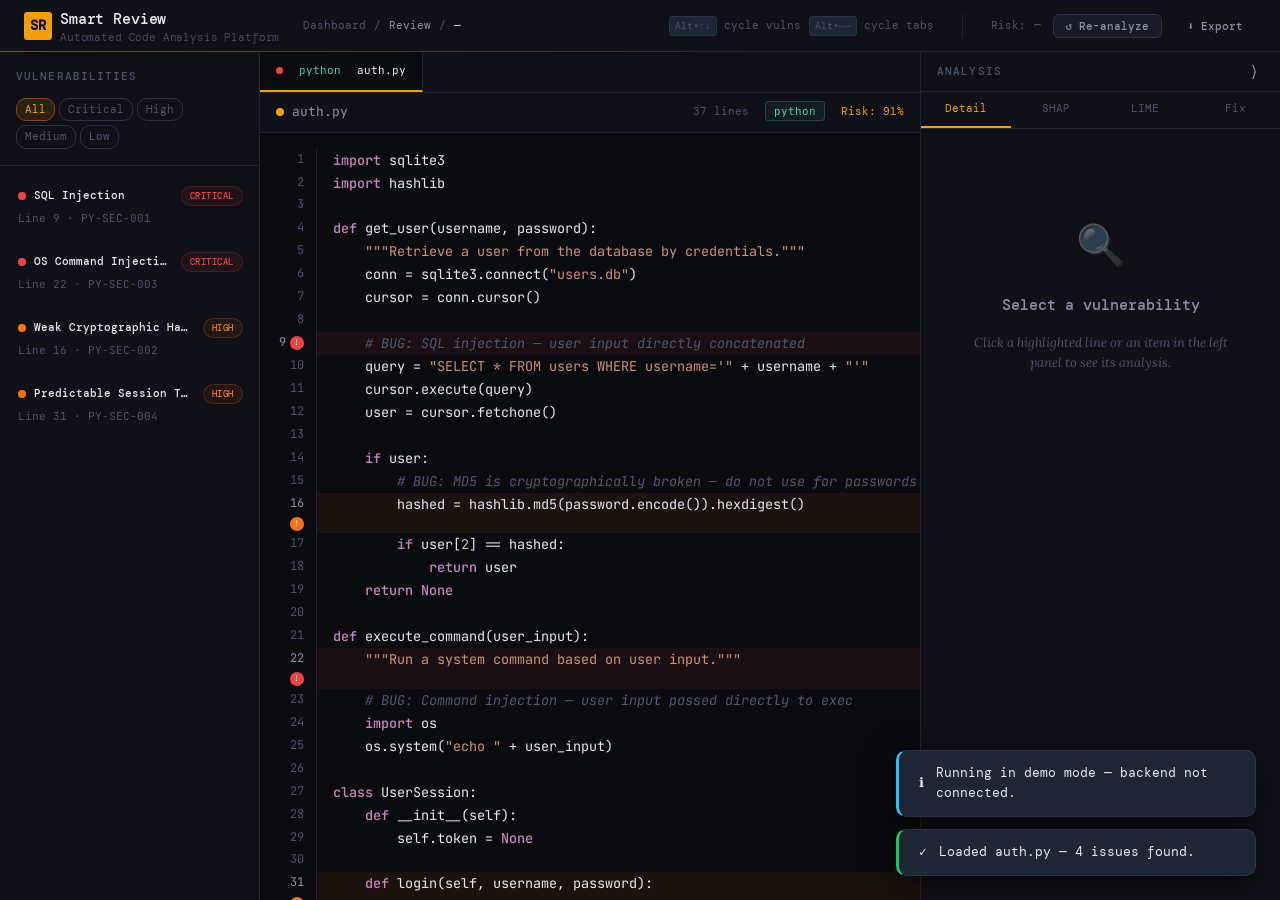
==== frontend/review.html @ 06b53d29 "Initial commit: Complete backend and frontend source files" ====
<!DOCTYPE html>
<!--
  review.html — Code Review Editor Page
  =======================================
  Three-pane interface:
    Left:   Vulnerability list with severity filters
    Center: Syntax-highlighted code editor with inline annotations
    Right:  XAI feedback panel (SHAP/LIME charts, vulnerability detail, fix diff)

  JavaScript is vanilla ES Modules loaded from /js/*.
  No build step required — open directly in a browser or serve from Django.
-->
<html lang="en">
<head>
  <meta charset="UTF-8" />
  <meta name="viewport" content="width=device-width, initial-scale=1.0" />
  <meta name="description" content="Interactive code review with AI-powered vulnerability detection and explainable analysis." />
  <title>Smart Review — Code Review</title>

  <!-- All three stylesheets -->
  <link rel="stylesheet" href="css/main.css" />
  <link rel="stylesheet" href="css/editor.css" />
  <link rel="stylesheet" href="css/panels.css" />

  <style>
    /* Override body padding for full-screen app layout */
    body {
      margin: 0;
      overflow: hidden;
      opacity: 0;
      transition: opacity 0.2s ease;
    }
    body.ready { opacity: 1; }

    /* Keyboard shortcut hint */
    .kbd {
      display: inline-block;
      padding: 1px 5px;
      background: var(--bg-overlay);
      border: 1px solid var(--border-default);
      border-radius: var(--radius-sm);
      font-size: 10px;
      font-family: var(--font-mono);
      color: var(--text-muted);
    }
  </style>
</head>
<body>

<!-- =========================================================
     App Shell
     ========================================================= -->
<div class="app-shell">

  <!-- Top Navigation Bar -->
  <nav class="topbar" aria-label="Main navigation">

    <!-- Logo + Back -->
    <div class="topbar__logo">
      <a href="/" style="display:flex; align-items:center; gap:var(--space-2); text-decoration:none; color:inherit;">
        <div class="logo-icon" aria-hidden="true">SR</div>
        <div>
          <span>Smart Review</span>
          <span class="logo-sub">Automated Code Analysis Platform</span>
        </div>
      </a>
    </div>

    <!-- Breadcrumb / File Info -->
    <div style="display:flex; align-items:center; gap:var(--space-2); font-size:var(--text-xs); color:var(--text-muted);">
      <a href="/" style="color:var(--text-muted);">Dashboard</a>
      <span aria-hidden="true">/</span>
      <span id="topbar-project-name" style="color:var(--text-secondary);">Loading…</span>
      <span aria-hidden="true">/</span>
      <span id="topbar-file-name" style="color:var(--text-primary); font-family:var(--font-code);">—</span>
    </div>

    <!-- Right side controls -->
    <div class="topbar__right">

      <!-- Keyboard shortcut hints -->
      <div style="display:flex; align-items:center; gap:var(--space-2); font-size:var(--text-xs); color:var(--text-muted);">
        <span><kbd class="kbd">Alt+↑↓</kbd> cycle vulns</span>
        <span><kbd class="kbd">Alt+←→</kbd> cycle tabs</span>
      </div>

      <div class="divider--vertical" aria-hidden="true"></div>

      <!-- File risk score badge -->
      <div id="topbar-risk" style="display:flex; align-items:center; gap:var(--space-2); font-size:var(--text-xs);">
        <span style="color:var(--text-muted);">Risk:</span>
        <span id="topbar-risk-value" style="font-weight:500; color:var(--text-muted);">—</span>
      </div>

      <!-- Re-analyze button -->
      <button class="btn btn-secondary btn-sm" id="reanalyze-btn" title="Trigger a fresh analysis on this file">
        ↺ Re-analyze
      </button>

      <!-- Export button (Phase 4) -->
      <button class="btn btn-ghost btn-sm" id="export-btn" title="Export analysis report (PDF) — Phase 4">
        ⬇ Export
      </button>
    </div>
  </nav>

  <!-- Main content area — populated by review.js -->
  <div class="app-content" id="app-content">
    <!--
      review.js builds the three-pane layout here at runtime:
        .vuln-sidebar   (left)
        .editor-pane    (center)
        .analysis-panel (right)

      This loading state is shown while JS initialises.
    -->
    <main style="flex:1; display:flex; align-items:center; justify-content:center; flex-direction:column; gap:var(--space-4);" aria-live="polite" aria-label="Loading">
      <div class="spinner spinner--lg"></div>
      <p style="color:var(--text-muted); font-size:var(--text-sm);">Loading code review…</p>
    </main>
  </div>

</div>


<!-- =========================================================
     Toast Container
     ========================================================= -->
<div class="toast-container" id="toast-root" aria-live="polite" aria-atomic="true"></div>


<!-- =========================================================
     Scripts (ES Modules)
     ========================================================= -->
<script type="module">
/**
 * review.html bootstrap script.
 *
 * 1. Marks body as ready (fades in).
 * 2. Rewires <main> so review.js can inject its layout into it.
 * 3. Imports and initialises the ReviewPage controller.
 * 4. Wires up the topbar controls (re-analyze, export, breadcrumb).
 *
 * The ReviewPage class (in review.js) does all the heavy lifting:
 * fetching file data, rendering the editor, building the panels, etc.
 */

import { api, ApiError, useMockData } from "./js/api.js";

// ── Helpers ───────────────────────────────────────────────────────────────────

function esc(str) {
  return String(str || "")
    .replace(/&/g, "&amp;").replace(/</g, "&lt;")
    .replace(/>/g, "&gt;").replace(/"/g, "&quot;");
}

const Toast = {
  show(message, type = "info", duration = 4000) {
    let c = document.querySelector(".toast-container");
    if (!c) { c = document.createElement("div"); c.className = "toast-container"; document.body.appendChild(c); }
    const icons = { success: "✓", error: "✕", warning: "⚠", info: "ℹ" };
    const t = document.createElement("div");
    t.className = `toast toast--${type}`;
    t.innerHTML = `<span style="flex-shrink:0">${icons[type]||"ℹ"}</span> <span>${esc(message)}</span>`;
    c.appendChild(t);
    setTimeout(() => { t.classList.add("toast-exit"); t.addEventListener("animationend", () => t.remove(), { once: true }); }, duration);
  },
  success: m => Toast.show(m, "success"),
  error:   m => Toast.show(m, "error", 6000),
  warning: m => Toast.show(m, "warning"),
  info:    m => Toast.show(m, "info"),
};

// ── Route <main> to app-content so review.js builds into it ──────────────────

// review.js's ReviewPage.init() calls:
//   const main = document.querySelector("main") || document.body;
// We want it to build inside #app-content, so we move the <main> inside it.
const appContent = document.getElementById("app-content");
const existingMain = document.querySelector("main");
if (existingMain && appContent && !appContent.contains(existingMain)) {
  appContent.innerHTML = ""; // remove loading state
  appContent.appendChild(existingMain);
}

// ── Load ReviewPage ───────────────────────────────────────────────────────────

// Dynamic import — review.js imports api.js, editor.js, shap_chart.js
const { default: ReviewPageModule } = await import("./js/review.js").catch(err => {
  console.error("Failed to load review.js:", err);
  Toast.error("Failed to load review module. Check the console for details.");
  return { default: null };
});

// review.js auto-initialises via its bottom-level call:
//   const reviewPage = new ReviewPage(); reviewPage.init();
// We just need to expose it to the topbar controls below.
// It attaches itself to window for cross-module access.

// ── Health Check ─────────────────────────────────────────────────────────────

async function checkHealth() {
  try {
    await api.health();
  } catch {
    useMockData();
  }
}

// ── Topbar: Breadcrumb + Risk badge ──────────────────────────────────────────

async function updateTopbar() {
  const params    = new URLSearchParams(window.location.search);
  const fileId    = params.get("file");
  const projectId = params.get("project");

  // Update project name in breadcrumb
  if (projectId) {
    try {
      const project = await api.getProject(projectId);
      const el = document.getElementById("topbar-project-name");
      if (el) el.textContent = project.name || "Project";
    } catch { /* non-fatal */ }
  } else {
    const el = document.getElementById("topbar-project-name");
    if (el) el.textContent = "Review";
  }

  // Update file name + risk score in topbar
  if (fileId) {
    try {
      const file = await api.getFile(fileId);
      const nameEl = document.getElementById("topbar-file-name");
      const riskEl = document.getElementById("topbar-risk-value");
      if (nameEl) nameEl.textContent = file.filename || fileId;
      if (riskEl && file.risk_score != null) {
        const pct   = Math.round(file.risk_score * 100);
        const color = pct >= 70 ? "var(--sev-critical)" : pct >= 40 ? "var(--sev-medium)" : "var(--sev-low)";
        riskEl.style.color = color;
        riskEl.textContent = `${pct}%`;
      }
      // Update page title
      document.title = `${file.filename} — CodeLens`;
    } catch { /* non-fatal */ }
  }
}

// ── Topbar: Re-analyze button ─────────────────────────────────────────────────

document.getElementById("reanalyze-btn")?.addEventListener("click", async () => {
  const params = new URLSearchParams(window.location.search);
  const fileId = params.get("file");
  if (!fileId) {
    Toast.warning("No file selected to re-analyze.");
    return;
  }

  const btn = document.getElementById("reanalyze-btn");
  btn.disabled    = true;
  btn.textContent = "↺ Analyzing…";

  try {
    const result = await api.analyzeFile(fileId);
    Toast.success(result.message || "Analysis triggered. Refresh in a moment.");
  } catch (err) {
    Toast.error(`Could not trigger analysis: ${err.message}`);
  } finally {
    btn.disabled    = false;
    btn.textContent = "↺ Re-analyze";
  }
});

// ── Topbar: Export button (Phase 4 stub) ─────────────────────────────────────

document.getElementById("export-btn")?.addEventListener("click", () => {
  Toast.info("PDF export will be available in Phase 4.");
});

// ── Init ─────────────────────────────────────────────────────────────────────

document.body.classList.add("ready");
await checkHealth();
await updateTopbar();

</script>

<!-- =========================================================
     Inline: Keyboard shortcut overlay (? key)
     ========================================================= -->
<script type="module">
// Show a keyboard shortcut cheatsheet when user presses ?
document.addEventListener("keydown", (e) => {
  if (e.key !== "?" || e.target.tagName === "INPUT" || e.target.tagName === "TEXTAREA") return;

  const existing = document.getElementById("shortcut-overlay");
  if (existing) { existing.remove(); return; }

  const overlay = document.createElement("div");
  overlay.id = "shortcut-overlay";
  overlay.className = "modal-backdrop";
  overlay.innerHTML = `
    <div class="modal" style="max-width:420px;">
      <div class="modal__header">
        <span class="modal__title">Keyboard Shortcuts</span>
        <button class="btn btn-ghost btn-sm" onclick="document.getElementById('shortcut-overlay').remove()">✕</button>
      </div>
      <div class="modal__body" style="padding:var(--space-4);">
        <table style="width:100%; border-collapse:collapse; font-size:var(--text-sm);">
          <tbody>
            ${[
              ["Alt + ↓",       "Next vulnerability"],
              ["Alt + ↑",       "Previous vulnerability"],
              ["Alt + →",       "Next analysis tab"],
              ["Alt + ←",       "Previous analysis tab"],
              ["Escape",        "Close modal / deselect"],
              ["?",             "Toggle this help overlay"],
            ].map(([key, desc]) => `
              <tr style="border-bottom:1px solid var(--border-subtle);">
                <td style="padding:var(--space-2) var(--space-3) var(--space-2) 0; white-space:nowrap;">
                  <kbd class="kbd">${key}</kbd>
                </td>
                <td style="padding:var(--space-2) 0; color:var(--text-secondary);">${desc}</td>
              </tr>
            `).join("")}
          </tbody>
        </table>
      </div>
    </div>
  `;
  overlay.addEventListener("click", (e) => { if (e.target === overlay) overlay.remove(); });
  document.body.appendChild(overlay);
});
</script>

</body>
</html>
---- frontend/css/main.css ----
/*
 * main.css — AI Code Review Assistant
 * =====================================
 * Global styles, CSS custom properties, typography, layout primitives.
 *
 * Aesthetic direction: "Forensic Terminal"
 * Think: a high-end security analyst's workstation. Dark background with
 * amber/gold accents (like old phosphor CRT terminals), monospaced type,
 * razor-thin borders, surgical precision. Not hacker cliché — refined and
 * professional, like a tool a serious researcher would actually use.
 *
 * Font pairing:
 *   Display / UI labels: "DM Mono" — clean, technical, distinctive
 *   Body / descriptions: "Lora" — serif that adds editorial gravitas
 *   Code: "JetBrains Mono" — top-tier coding font with ligatures
 */

/* ============================================================
   Google Fonts Import
   ============================================================ */
@import url('https://fonts.googleapis.com/css2?family=DM+Mono:ital,wght@0,300;0,400;0,500;1,400&family=JetBrains+Mono:wght@300;400;500;700&family=Lora:ital,wght@0,400;0,500;1,400&display=swap');


/* ============================================================
   CSS Custom Properties (Design Tokens)
   ============================================================ */
:root {
  /* --- Color Palette --- */
  --bg-base:        #0a0b0e;   /* Nearly black background */
  --bg-surface:     #0f1117;   /* Cards, panels */
  --bg-raised:      #161b27;   /* Elevated elements */
  --bg-overlay:     #1e2535;   /* Modals, dropdowns */
  --bg-hover:       #1a2030;   /* Hover states */

  --border-subtle:  #1e2535;   /* Hairline borders */
  --border-default: #2a3347;   /* Standard borders */
  --border-strong:  #3d4f6e;   /* Emphasis borders */

  /* Amber / Gold — primary accent (forensic terminal amber) */
  --amber-bright:   #f59e0b;
  --amber-soft:     #d97706;
  --amber-dim:      #92400e;
  --amber-glow:     rgba(245, 158, 11, 0.12);
  --amber-glow-lg:  rgba(245, 158, 11, 0.06);

  /* Severity colors */
  --sev-critical:   #ef4444;
  --sev-critical-bg: rgba(239, 68, 68, 0.08);
  --sev-high:       #f97316;
  --sev-high-bg:    rgba(249, 115, 22, 0.08);
  --sev-medium:     #eab308;
  --sev-medium-bg:  rgba(234, 179, 8, 0.08);
  --sev-low:        #22c55e;
  --sev-low-bg:     rgba(34, 197, 94, 0.08);
  --sev-info:       #38bdf8;
  --sev-info-bg:    rgba(56, 189, 248, 0.08);

  /* Status colors */
  --status-pending:   #64748b;
  --status-analyzing: #38bdf8;
  --status-complete:  #22c55e;
  --status-failed:    #ef4444;

  /* Text */
  --text-primary:   #e8eaf0;
  --text-secondary: #8892a4;
  --text-muted:     #4a5568;
  --text-amber:     #f59e0b;
  --text-code:      #a8d8b0;   /* Greenish tint for inline code */

  /* --- Typography --- */
  --font-mono:   'DM Mono', 'Courier New', monospace;
  --font-serif:  'Lora', Georgia, serif;
  --font-code:   'JetBrains Mono', 'Fira Code', monospace;

  /* Type scale */
  --text-xs:   0.6875rem;  /* 11px */
  --text-sm:   0.8125rem;  /* 13px */
  --text-base: 0.9375rem;  /* 15px */
  --text-md:   1.0625rem;  /* 17px */
  --text-lg:   1.25rem;    /* 20px */
  --text-xl:   1.5rem;     /* 24px */
  --text-2xl:  2rem;       /* 32px */
  --text-3xl:  2.75rem;    /* 44px */

  /* --- Spacing --- */
  --space-1:  0.25rem;
  --space-2:  0.5rem;
  --space-3:  0.75rem;
  --space-4:  1rem;
  --space-5:  1.25rem;
  --space-6:  1.5rem;
  --space-8:  2rem;
  --space-10: 2.5rem;
  --space-12: 3rem;
  --space-16: 4rem;

  /* --- Layout --- */
  --sidebar-width: 280px;
  --panel-width:   360px;
  --topbar-height: 52px;

  /* --- Effects --- */
  --radius-sm:  3px;
  --radius-md:  6px;
  --radius-lg:  10px;
  --shadow-sm:  0 1px 3px rgba(0,0,0,0.4);
  --shadow-md:  0 4px 12px rgba(0,0,0,0.5);
  --shadow-lg:  0 8px 32px rgba(0,0,0,0.6);
  --shadow-amber: 0 0 20px rgba(245, 158, 11, 0.15);

  --transition-fast: 120ms ease;
  --transition-med:  240ms ease;
  --transition-slow: 400ms ease;
}


/* ============================================================
   Reset & Base
   ============================================================ */
*, *::before, *::after {
  box-sizing: border-box;
  margin: 0;
  padding: 0;
}

html {
  font-size: 16px;
  -webkit-font-smoothing: antialiased;
  -moz-osx-font-smoothing: grayscale;
  text-rendering: optimizeLegibility;
  scroll-behavior: smooth;
}

body {
  background-color: var(--bg-base);
  color: var(--text-primary);
  font-family: var(--font-mono);
  font-size: var(--text-base);
  line-height: 1.6;
  min-height: 100vh;
  /* Subtle noise texture overlay for depth */
  background-image:
    radial-gradient(ellipse at 20% 50%, rgba(245, 158, 11, 0.03) 0%, transparent 60%),
    radial-gradient(ellipse at 80% 20%, rgba(56, 189, 248, 0.02) 0%, transparent 50%);
}

/* Scrollbar styling */
::-webkit-scrollbar { width: 6px; height: 6px; }
::-webkit-scrollbar-track { background: var(--bg-base); }
::-webkit-scrollbar-thumb { background: var(--border-strong); border-radius: 3px; }
::-webkit-scrollbar-thumb:hover { background: var(--text-muted); }

a {
  color: var(--amber-bright);
  text-decoration: none;
  transition: color var(--transition-fast);
}
a:hover { color: var(--text-primary); }

button {
  cursor: pointer;
  font-family: var(--font-mono);
  border: none;
  background: none;
  transition: all var(--transition-fast);
}

input, textarea, select {
  font-family: var(--font-mono);
  font-size: var(--text-sm);
  color: var(--text-primary);
  background: var(--bg-raised);
  border: 1px solid var(--border-default);
  border-radius: var(--radius-md);
  padding: var(--space-2) var(--space-3);
  outline: none;
  transition: border-color var(--transition-fast), box-shadow var(--transition-fast);
}
input:focus, textarea:focus, select:focus {
  border-color: var(--amber-bright);
  box-shadow: 0 0 0 3px var(--amber-glow);
}

ul { list-style: none; }
img, svg { display: block; }


/* ============================================================
   Typography Utilities
   ============================================================ */
.font-mono   { font-family: var(--font-mono); }
.font-serif  { font-family: var(--font-serif); }
.font-code   { font-family: var(--font-code); }

.text-xs     { font-size: var(--text-xs); }
.text-sm     { font-size: var(--text-sm); }
.text-base   { font-size: var(--text-base); }
.text-lg     { font-size: var(--text-lg); }
.text-xl     { font-size: var(--text-xl); }
.text-2xl    { font-size: var(--text-2xl); }

.text-primary   { color: var(--text-primary); }
.text-secondary { color: var(--text-secondary); }
.text-muted     { color: var(--text-muted); }
.text-amber     { color: var(--text-amber); }
.text-code      { color: var(--text-code); }

.font-light   { font-weight: 300; }
.font-normal  { font-weight: 400; }
.font-medium  { font-weight: 500; }
.font-bold    { font-weight: 700; }

.uppercase    { text-transform: uppercase; }
.tracking-wide { letter-spacing: 0.08em; }
.tracking-wider { letter-spacing: 0.12em; }


/* ============================================================
   Layout Primitives
   ============================================================ */
.flex         { display: flex; }
.flex-col     { display: flex; flex-direction: column; }
.items-center { align-items: center; }
.items-start  { align-items: flex-start; }
.justify-between { justify-content: space-between; }
.justify-center  { justify-content: center; }
.gap-1  { gap: var(--space-1); }
.gap-2  { gap: var(--space-2); }
.gap-3  { gap: var(--space-3); }
.gap-4  { gap: var(--space-4); }
.gap-6  { gap: var(--space-6); }
.gap-8  { gap: var(--space-8); }

.w-full  { width: 100%; }
.h-full  { height: 100%; }
.min-h-0 { min-height: 0; }
.flex-1  { flex: 1; }
.flex-shrink-0 { flex-shrink: 0; }
.overflow-hidden { overflow: hidden; }
.overflow-auto   { overflow: auto; }

.hidden { display: none !important; }
.sr-only {
  position: absolute; width: 1px; height: 1px;
  padding: 0; margin: -1px; overflow: hidden;
  clip: rect(0,0,0,0); white-space: nowrap; border: 0;
}


/* ============================================================
   App Shell Layout
   ============================================================ */

/* The topbar + main content wrapper */
.app-shell {
  display: flex;
  flex-direction: column;
  height: 100vh;
  overflow: hidden;
}

/* Top navigation bar */
.topbar {
  height: var(--topbar-height);
  background: var(--bg-surface);
  border-bottom: 1px solid var(--border-subtle);
  display: flex;
  align-items: center;
  padding: 0 var(--space-6);
  gap: var(--space-6);
  flex-shrink: 0;
  position: relative;
  z-index: 100;
}

/* Amber accent line under topbar */
.topbar::after {
  content: '';
  position: absolute;
  bottom: -1px;
  left: 0;
  width: 100%;
  height: 1px;
  background: linear-gradient(90deg, var(--amber-bright) 0%, transparent 60%);
  opacity: 0.4;
}

.topbar__logo {
  display: flex;
  align-items: center;
  gap: var(--space-2);
  font-size: var(--text-base);
  font-weight: 500;
  color: var(--text-primary);
  letter-spacing: -0.01em;
  white-space: nowrap;
  flex-shrink: 0;
}

.topbar__logo .logo-icon {
  width: 28px;
  height: 28px;
  background: var(--amber-bright);
  border-radius: var(--radius-sm);
  display: flex;
  align-items: center;
  justify-content: center;
  font-size: 14px;
  color: var(--bg-base);
  font-weight: 700;
}

.topbar__logo .logo-sub {
  color: var(--text-muted);
  font-size: var(--text-xs);
  font-weight: 300;
  display: block;
  line-height: 1.2;
}

.topbar__nav {
  display: flex;
  align-items: center;
  gap: var(--space-1);
  flex: 1;
}

.topbar__nav-link {
  font-size: var(--text-sm);
  color: var(--text-secondary);
  padding: var(--space-1) var(--space-3);
  border-radius: var(--radius-md);
  transition: all var(--transition-fast);
  display: flex;
  align-items: center;
  gap: var(--space-2);
}
.topbar__nav-link:hover {
  color: var(--text-primary);
  background: var(--bg-hover);
}
.topbar__nav-link.active {
  color: var(--amber-bright);
  background: var(--amber-glow);
}

.topbar__right {
  display: flex;
  align-items: center;
  gap: var(--space-3);
  margin-left: auto;
}

/* Content area under topbar */
.app-content {
  flex: 1;
  display: flex;
  overflow: hidden;
}


/* ============================================================
   Sidebar
   ============================================================ */
.sidebar {
  width: var(--sidebar-width);
  background: var(--bg-surface);
  border-right: 1px solid var(--border-subtle);
  display: flex;
  flex-direction: column;
  flex-shrink: 0;
  overflow: hidden;
}

.sidebar__header {
  padding: var(--space-4) var(--space-5);
  border-bottom: 1px solid var(--border-subtle);
  display: flex;
  align-items: center;
  justify-content: space-between;
}

.sidebar__section-label {
  font-size: var(--text-xs);
  font-weight: 500;
  color: var(--text-muted);
  text-transform: uppercase;
  letter-spacing: 0.1em;
}

.sidebar__body {
  flex: 1;
  overflow-y: auto;
  padding: var(--space-3) 0;
}

.sidebar__item {
  display: flex;
  align-items: center;
  gap: var(--space-3);
  padding: var(--space-2) var(--space-5);
  font-size: var(--text-sm);
  color: var(--text-secondary);
  cursor: pointer;
  transition: all var(--transition-fast);
  border-left: 2px solid transparent;
}
.sidebar__item:hover {
  color: var(--text-primary);
  background: var(--bg-hover);
}
.sidebar__item.active {
  color: var(--amber-bright);
  background: var(--amber-glow);
  border-left-color: var(--amber-bright);
}
.sidebar__item .item-icon {
  font-size: 14px;
  flex-shrink: 0;
}
.sidebar__item .item-name {
  flex: 1;
  overflow: hidden;
  text-overflow: ellipsis;
  white-space: nowrap;
}
.sidebar__item .item-badge {
  font-size: var(--text-xs);
  padding: 1px 6px;
  border-radius: 10px;
  background: var(--bg-overlay);
  color: var(--text-muted);
  flex-shrink: 0;
}
.sidebar__item.active .item-badge {
  background: var(--amber-glow);
  color: var(--amber-bright);
}

.sidebar__footer {
  padding: var(--space-4) var(--space-5);
  border-top: 1px solid var(--border-subtle);
}


/* ============================================================
   Cards & Surfaces
   ============================================================ */
.card {
  background: var(--bg-surface);
  border: 1px solid var(--border-subtle);
  border-radius: var(--radius-lg);
  overflow: hidden;
}

.card--raised {
  background: var(--bg-raised);
  border-color: var(--border-default);
}

.card--amber {
  border-color: var(--amber-dim);
  box-shadow: var(--shadow-amber);
}

.card__header {
  padding: var(--space-4) var(--space-5);
  border-bottom: 1px solid var(--border-subtle);
  display: flex;
  align-items: center;
  gap: var(--space-3);
}

.card__title {
  font-size: var(--text-sm);
  font-weight: 500;
  color: var(--text-primary);
  flex: 1;
}

.card__body {
  padding: var(--space-5);
}


/* ============================================================
   Buttons
   ============================================================ */
.btn {
  display: inline-flex;
  align-items: center;
  gap: var(--space-2);
  padding: var(--space-2) var(--space-4);
  border-radius: var(--radius-md);
  font-family: var(--font-mono);
  font-size: var(--text-sm);
  font-weight: 500;
  cursor: pointer;
  transition: all var(--transition-fast);
  border: 1px solid transparent;
  white-space: nowrap;
  user-select: none;
}

.btn-primary {
  background: var(--amber-bright);
  color: var(--bg-base);
  border-color: var(--amber-bright);
}
.btn-primary:hover {
  background: #fbbf24;
  border-color: #fbbf24;
  box-shadow: 0 0 16px rgba(245, 158, 11, 0.3);
}
.btn-primary:active {
  background: var(--amber-soft);
  border-color: var(--amber-soft);
}

.btn-secondary {
  background: var(--bg-raised);
  color: var(--text-secondary);
  border-color: var(--border-default);
}
.btn-secondary:hover {
  color: var(--text-primary);
  border-color: var(--border-strong);
  background: var(--bg-overlay);
}

.btn-ghost {
  background: transparent;
  color: var(--text-secondary);
  border-color: transparent;
}
.btn-ghost:hover {
  color: var(--text-primary);
  background: var(--bg-hover);
}

.btn-danger {
  background: transparent;
  color: var(--sev-critical);
  border-color: var(--sev-critical);
}
.btn-danger:hover {
  background: var(--sev-critical-bg);
}

.btn-sm {
  padding: var(--space-1) var(--space-3);
  font-size: var(--text-xs);
}

.btn-lg {
  padding: var(--space-3) var(--space-6);
  font-size: var(--text-base);
}

.btn:disabled {
  opacity: 0.45;
  cursor: not-allowed;
  pointer-events: none;
}


/* ============================================================
   Badges & Tags
   ============================================================ */
.badge {
  display: inline-flex;
  align-items: center;
  gap: 4px;
  font-size: var(--text-xs);
  font-weight: 500;
  padding: 2px 8px;
  border-radius: 12px;
  text-transform: uppercase;
  letter-spacing: 0.06em;
  white-space: nowrap;
}

.badge-critical { color: var(--sev-critical); background: var(--sev-critical-bg); border: 1px solid rgba(239, 68, 68, 0.2); }
.badge-high     { color: var(--sev-high);     background: var(--sev-high-bg);     border: 1px solid rgba(249, 115, 22, 0.2); }
.badge-medium   { color: var(--sev-medium);   background: var(--sev-medium-bg);   border: 1px solid rgba(234, 179, 8, 0.2); }
.badge-low      { color: var(--sev-low);      background: var(--sev-low-bg);      border: 1px solid rgba(34, 197, 94, 0.2); }
.badge-info     { color: var(--sev-info);     background: var(--sev-info-bg);     border: 1px solid rgba(56, 189, 248, 0.2); }

.badge-pending   { color: var(--status-pending);   background: rgba(100, 116, 139, 0.1); }
.badge-analyzing { color: var(--status-analyzing); background: rgba(56, 189, 248, 0.1); }
.badge-complete  { color: var(--status-complete);  background: rgba(34, 197, 94, 0.1); }
.badge-failed    { color: var(--status-failed);    background: rgba(239, 68, 68, 0.1); }

/* Pulsing dot for "analyzing" state */
.badge-analyzing::before {
  content: '';
  width: 6px;
  height: 6px;
  border-radius: 50%;
  background: var(--status-analyzing);
  animation: pulse-dot 1.5s ease-in-out infinite;
}

@keyframes pulse-dot {
  0%, 100% { opacity: 1; transform: scale(1); }
  50% { opacity: 0.5; transform: scale(0.7); }
}

/* Language tag */
.lang-tag {
  font-size: var(--text-xs);
  font-family: var(--font-code);
  padding: 2px 8px;
  border-radius: var(--radius-sm);
  background: var(--bg-overlay);
  color: var(--text-secondary);
  border: 1px solid var(--border-default);
}
.lang-tag.python     { color: #4ec9b0; border-color: rgba(78, 201, 176, 0.25); background: rgba(78, 201, 176, 0.06); }
.lang-tag.java       { color: #ce9178; border-color: rgba(206, 145, 120, 0.25); background: rgba(206, 145, 120, 0.06); }
.lang-tag.csharp     { color: #9cdcfe; border-color: rgba(156, 220, 254, 0.25); background: rgba(156, 220, 254, 0.06); }
.lang-tag.javascript { color: #dcdcaa; border-color: rgba(220, 220, 170, 0.25); background: rgba(220, 220, 170, 0.06); }


/* ============================================================
   Risk Score Gauge (circular)
   ============================================================ */
.risk-gauge {
  display: flex;
  flex-direction: column;
  align-items: center;
  gap: var(--space-2);
}

.risk-gauge__circle {
  position: relative;
  width: 80px;
  height: 80px;
}

.risk-gauge__svg {
  transform: rotate(-90deg);
}

.risk-gauge__track {
  fill: none;
  stroke: var(--border-default);
  stroke-width: 6;
}

.risk-gauge__fill {
  fill: none;
  stroke-width: 6;
  stroke-linecap: round;
  transition: stroke-dashoffset 0.8s cubic-bezier(0.4, 0, 0.2, 1),
              stroke 0.4s ease;
}

.risk-gauge__value {
  position: absolute;
  inset: 0;
  display: flex;
  align-items: center;
  justify-content: center;
  font-size: var(--text-sm);
  font-weight: 500;
}

.risk-gauge__label {
  font-size: var(--text-xs);
  color: var(--text-muted);
  text-transform: uppercase;
  letter-spacing: 0.08em;
}


/* ============================================================
   Progress Bar
   ============================================================ */
.progress-bar {
  height: 4px;
  background: var(--border-subtle);
  border-radius: 2px;
  overflow: hidden;
}

.progress-bar__fill {
  height: 100%;
  border-radius: 2px;
  transition: width 0.6s cubic-bezier(0.4, 0, 0.2, 1);
}


/* ============================================================
   Form Elements
   ============================================================ */
.form-group {
  display: flex;
  flex-direction: column;
  gap: var(--space-2);
}

.form-label {
  font-size: var(--text-xs);
  font-weight: 500;
  color: var(--text-secondary);
  text-transform: uppercase;
  letter-spacing: 0.08em;
}

.form-input {
  width: 100%;
  background: var(--bg-raised);
  border: 1px solid var(--border-default);
  border-radius: var(--radius-md);
  padding: var(--space-3) var(--space-4);
  font-family: var(--font-mono);
  font-size: var(--text-sm);
  color: var(--text-primary);
  outline: none;
  transition: border-color var(--transition-fast), box-shadow var(--transition-fast);
}
.form-input:focus {
  border-color: var(--amber-bright);
  box-shadow: 0 0 0 3px var(--amber-glow);
}
.form-input::placeholder { color: var(--text-muted); }

.form-hint {
  font-size: var(--text-xs);
  color: var(--text-muted);
}

.form-error {
  font-size: var(--text-xs);
  color: var(--sev-critical);
}


/* ============================================================
   Drop Zone (file upload)
   ============================================================ */
.dropzone {
  border: 2px dashed var(--border-default);
  border-radius: var(--radius-lg);
  padding: var(--space-12) var(--space-8);
  display: flex;
  flex-direction: column;
  align-items: center;
  justify-content: center;
  gap: var(--space-4);
  text-align: center;
  transition: all var(--transition-med);
  cursor: pointer;
  background: var(--bg-surface);
  position: relative;
  overflow: hidden;
}

.dropzone:hover,
.dropzone.dragover {
  border-color: var(--amber-bright);
  background: var(--amber-glow);
  box-shadow: var(--shadow-amber);
}

.dropzone.dragover .dropzone__icon {
  transform: scale(1.1) translateY(-4px);
  color: var(--amber-bright);
}

.dropzone__icon {
  font-size: 2.5rem;
  color: var(--text-muted);
  transition: all var(--transition-med);
  line-height: 1;
}

.dropzone__title {
  font-size: var(--text-base);
  font-weight: 500;
  color: var(--text-secondary);
}

.dropzone__hint {
  font-size: var(--text-sm);
  color: var(--text-muted);
  font-family: var(--font-serif);
  font-style: italic;
}

.dropzone__formats {
  display: flex;
  gap: var(--space-2);
  flex-wrap: wrap;
  justify-content: center;
}

/* Animated grid background on drop zone */
.dropzone::before {
  content: '';
  position: absolute;
  inset: 0;
  background-image:
    linear-gradient(var(--border-subtle) 1px, transparent 1px),
    linear-gradient(90deg, var(--border-subtle) 1px, transparent 1px);
  background-size: 32px 32px;
  opacity: 0;
  transition: opacity var(--transition-med);
}
.dropzone:hover::before,
.dropzone.dragover::before { opacity: 1; }


/* ============================================================
   Stats Row (dashboard summary numbers)
   ============================================================ */
.stats-row {
  display: grid;
  grid-template-columns: repeat(auto-fit, minmax(120px, 1fr));
  gap: var(--space-4);
}

.stat-card {
  background: var(--bg-surface);
  border: 1px solid var(--border-subtle);
  border-radius: var(--radius-lg);
  padding: var(--space-5);
  display: flex;
  flex-direction: column;
  gap: var(--space-2);
  position: relative;
  overflow: hidden;
  transition: border-color var(--transition-fast);
}
.stat-card:hover {
  border-color: var(--border-default);
}

.stat-card__value {
  font-size: var(--text-2xl);
  font-weight: 500;
  color: var(--text-primary);
  line-height: 1;
  font-variant-numeric: tabular-nums;
}

.stat-card__label {
  font-size: var(--text-xs);
  color: var(--text-muted);
  text-transform: uppercase;
  letter-spacing: 0.08em;
}

.stat-card__accent {
  position: absolute;
  bottom: 0;
  left: 0;
  width: 100%;
  height: 2px;
}

/* Stat card color variants */
.stat-card--critical .stat-card__value { color: var(--sev-critical); }
.stat-card--critical .stat-card__accent { background: var(--sev-critical); }
.stat-card--high .stat-card__value     { color: var(--sev-high); }
.stat-card--high .stat-card__accent    { background: var(--sev-high); }
.stat-card--amber .stat-card__value    { color: var(--amber-bright); }
.stat-card--amber .stat-card__accent   { background: var(--amber-bright); }
.stat-card--green .stat-card__value    { color: var(--sev-low); }
.stat-card--green .stat-card__accent   { background: var(--sev-low); }


/* ============================================================
   Toast Notifications
   ============================================================ */
.toast-container {
  position: fixed;
  bottom: var(--space-6);
  right: var(--space-6);
  display: flex;
  flex-direction: column;
  gap: var(--space-3);
  z-index: 9999;
  pointer-events: none;
}

.toast {
  display: flex;
  align-items: center;
  gap: var(--space-3);
  padding: var(--space-3) var(--space-5);
  background: var(--bg-overlay);
  border: 1px solid var(--border-default);
  border-radius: var(--radius-lg);
  font-size: var(--text-sm);
  color: var(--text-primary);
  box-shadow: var(--shadow-lg);
  pointer-events: all;
  max-width: 360px;

  animation: toast-in 0.3s cubic-bezier(0.34, 1.56, 0.64, 1) forwards;
}

.toast.toast-exit {
  animation: toast-out 0.25s ease forwards;
}

.toast--success { border-left: 3px solid var(--sev-low); }
.toast--error   { border-left: 3px solid var(--sev-critical); }
.toast--warning { border-left: 3px solid var(--amber-bright); }
.toast--info    { border-left: 3px solid var(--sev-info); }

@keyframes toast-in {
  from { opacity: 0; transform: translateX(24px) scale(0.96); }
  to   { opacity: 1; transform: translateX(0) scale(1); }
}

@keyframes toast-out {
  from { opacity: 1; transform: translateX(0); }
  to   { opacity: 0; transform: translateX(24px); }
}


/* ============================================================
   Loading States
   ============================================================ */
.skeleton {
  background: linear-gradient(
    90deg,
    var(--bg-raised) 25%,
    var(--bg-overlay) 50%,
    var(--bg-raised) 75%
  );
  background-size: 200% 100%;
  animation: shimmer 1.5s infinite;
  border-radius: var(--radius-md);
}

@keyframes shimmer {
  0%   { background-position: 200% 0; }
  100% { background-position: -200% 0; }
}

.spinner {
  width: 20px;
  height: 20px;
  border: 2px solid var(--border-default);
  border-top-color: var(--amber-bright);
  border-radius: 50%;
  animation: spin 0.7s linear infinite;
}
.spinner--sm { width: 14px; height: 14px; border-width: 1.5px; }
.spinner--lg { width: 32px; height: 32px; border-width: 3px; }

@keyframes spin {
  to { transform: rotate(360deg); }
}


/* ============================================================
   Modal / Dialog
   ============================================================ */
.modal-backdrop {
  position: fixed;
  inset: 0;
  background: rgba(0, 0, 0, 0.75);
  z-index: 500;
  display: flex;
  align-items: center;
  justify-content: center;
  backdrop-filter: blur(4px);
  animation: fade-in 0.2s ease;
}

.modal {
  background: var(--bg-surface);
  border: 1px solid var(--border-default);
  border-radius: var(--radius-lg);
  box-shadow: var(--shadow-lg);
  width: 90%;
  max-width: 560px;
  max-height: 85vh;
  display: flex;
  flex-direction: column;
  overflow: hidden;
  animation: modal-in 0.25s cubic-bezier(0.34, 1.56, 0.64, 1);
}

.modal__header {
  padding: var(--space-5) var(--space-6);
  border-bottom: 1px solid var(--border-subtle);
  display: flex;
  align-items: center;
  justify-content: space-between;
}

.modal__title {
  font-size: var(--text-base);
  font-weight: 500;
  color: var(--text-primary);
}

.modal__body {
  flex: 1;
  overflow-y: auto;
  padding: var(--space-6);
}

.modal__footer {
  padding: var(--space-4) var(--space-6);
  border-top: 1px solid var(--border-subtle);
  display: flex;
  align-items: center;
  justify-content: flex-end;
  gap: var(--space-3);
}

@keyframes fade-in {
  from { opacity: 0; } to { opacity: 1; }
}

@keyframes modal-in {
  from { opacity: 0; transform: scale(0.94) translateY(10px); }
  to   { opacity: 1; transform: scale(1) translateY(0); }
}


/* ============================================================
   Dividers & Separators
   ============================================================ */
.divider {
  height: 1px;
  background: var(--border-subtle);
  border: none;
  margin: var(--space-4) 0;
}

.divider--vertical {
  width: 1px;
  height: auto;
  margin: 0 var(--space-4);
  align-self: stretch;
  background: var(--border-subtle);
}


/* ============================================================
   Utility Animations
   ============================================================ */
@keyframes fade-up {
  from { opacity: 0; transform: translateY(12px); }
  to   { opacity: 1; transform: translateY(0); }
}

@keyframes fade-in-fast {
  from { opacity: 0; }
  to   { opacity: 1; }
}

.animate-fade-up { animation: fade-up 0.35s ease forwards; }
.animate-fade-in { animation: fade-in-fast 0.2s ease forwards; }


/* ============================================================
   Responsive — collapse sidebar on narrow screens
   ============================================================ */
@media (max-width: 900px) {
  .sidebar {
    position: fixed;
    left: -100%;
    top: var(--topbar-height);
    bottom: 0;
    z-index: 200;
    transition: left var(--transition-med);
    box-shadow: var(--shadow-lg);
  }
  .sidebar.open { left: 0; }
  :root { --sidebar-width: 260px; }
}

@media (max-width: 640px) {
  :root { --panel-width: 100%; }
  .topbar { padding: 0 var(--space-4); }
}
---- frontend/css/editor.css ----
/*
 * editor.css — Code Editor View
 * ================================
 * Styles for the full-screen code editor pane in review.html.
 * Renders source code with line numbers, syntax-like coloring,
 * and interactive vulnerability highlight overlays.
 */


/* ============================================================
   Review Page Layout (three-pane: sidebar | editor | panel)
   ============================================================ */
.review-layout {
  display: flex;
  width: 100%;
  height: 100%;
  overflow: hidden;
}

/* Vulnerability list pane (left, replaces global sidebar on review page) */
.vuln-sidebar {
  width: 260px;
  flex-shrink: 0;
  background: var(--bg-surface);
  border-right: 1px solid var(--border-subtle);
  display: flex;
  flex-direction: column;
  overflow: hidden;
}

.vuln-sidebar__header {
  padding: var(--space-4) var(--space-4);
  border-bottom: 1px solid var(--border-subtle);
}

.vuln-sidebar__title {
  font-size: var(--text-xs);
  font-weight: 500;
  text-transform: uppercase;
  letter-spacing: 0.1em;
  color: var(--text-muted);
  margin-bottom: var(--space-3);
}

.vuln-sidebar__filters {
  display: flex;
  gap: var(--space-1);
  flex-wrap: wrap;
}

.filter-chip {
  font-size: var(--text-xs);
  padding: 2px 8px;
  border-radius: 10px;
  border: 1px solid var(--border-default);
  color: var(--text-muted);
  cursor: pointer;
  transition: all var(--transition-fast);
  font-family: var(--font-mono);
}
.filter-chip:hover {
  border-color: var(--border-strong);
  color: var(--text-secondary);
}
.filter-chip.active {
  color: var(--amber-bright);
  border-color: var(--amber-dim);
  background: var(--amber-glow);
}

.vuln-sidebar__list {
  flex: 1;
  overflow-y: auto;
  padding: var(--space-2) 0;
}

.vuln-list-item {
  display: flex;
  flex-direction: column;
  gap: var(--space-1);
  padding: var(--space-3) var(--space-4);
  cursor: pointer;
  transition: background var(--transition-fast);
  border-left: 2px solid transparent;
  position: relative;
}
.vuln-list-item:hover {
  background: var(--bg-hover);
}
.vuln-list-item.active {
  background: var(--bg-raised);
}
.vuln-list-item.active-critical { border-left-color: var(--sev-critical); }
.vuln-list-item.active-high     { border-left-color: var(--sev-high); }
.vuln-list-item.active-medium   { border-left-color: var(--sev-medium); }
.vuln-list-item.active-low      { border-left-color: var(--sev-low); }
.vuln-list-item.active-info     { border-left-color: var(--sev-info); }

.vuln-list-item__top {
  display: flex;
  align-items: center;
  gap: var(--space-2);
}

.vuln-list-item__title {
  font-size: var(--text-xs);
  font-weight: 500;
  color: var(--text-primary);
  flex: 1;
  overflow: hidden;
  text-overflow: ellipsis;
  white-space: nowrap;
}

.vuln-list-item__line {
  font-size: var(--text-xs);
  font-family: var(--font-code);
  color: var(--text-muted);
}

.vuln-dot {
  width: 8px;
  height: 8px;
  border-radius: 50%;
  flex-shrink: 0;
}
.vuln-dot-critical { background: var(--sev-critical); }
.vuln-dot-high     { background: var(--sev-high); }
.vuln-dot-medium   { background: var(--sev-medium); }
.vuln-dot-low      { background: var(--sev-low); }
.vuln-dot-info     { background: var(--sev-info); }


/* ============================================================
   Code Editor Pane (center)
   ============================================================ */
.editor-pane {
  flex: 1;
  display: flex;
  flex-direction: column;
  min-width: 0;
  overflow: hidden;
  background: var(--bg-base);
}

.editor-toolbar {
  height: 40px;
  background: var(--bg-surface);
  border-bottom: 1px solid var(--border-subtle);
  display: flex;
  align-items: center;
  padding: 0 var(--space-4);
  gap: var(--space-4);
  flex-shrink: 0;
}

.editor-toolbar__filename {
  font-size: var(--text-sm);
  font-family: var(--font-code);
  color: var(--text-secondary);
  display: flex;
  align-items: center;
  gap: var(--space-2);
}

.editor-toolbar__filename .dot {
  width: 8px;
  height: 8px;
  border-radius: 50%;
  background: var(--amber-bright);
  flex-shrink: 0;
}

.editor-toolbar__meta {
  font-size: var(--text-xs);
  color: var(--text-muted);
  margin-left: auto;
  display: flex;
  align-items: center;
  gap: var(--space-4);
}

/* The scrollable code area */
.editor-scroll {
  flex: 1;
  overflow: auto;
  padding: var(--space-4) 0;
  position: relative;
}

/* The actual code table (line numbers + code content side by side) */
.editor-table {
  display: table;
  min-width: 100%;
  border-collapse: collapse;
  font-family: var(--font-code);
  font-size: 13.5px;
  line-height: 1.7;
  tab-size: 4;
}

.editor-row {
  display: table-row;
  position: relative;
}

/* Highlight on hover */
.editor-row:hover .editor-line-content {
  background: rgba(255, 255, 255, 0.015);
}

/* Vulnerability highlight rows */
.editor-row.highlight-critical .editor-line-content {
  background: rgba(239, 68, 68, 0.07);
  border-right: 2px solid var(--sev-critical);
}
.editor-row.highlight-high .editor-line-content {
  background: rgba(249, 115, 22, 0.07);
  border-right: 2px solid var(--sev-high);
}
.editor-row.highlight-medium .editor-line-content {
  background: rgba(234, 179, 8, 0.06);
  border-right: 2px solid var(--sev-medium);
}
.editor-row.highlight-low .editor-line-content {
  background: rgba(34, 197, 94, 0.05);
  border-right: 2px solid var(--sev-low);
}
.editor-row.highlight-info .editor-line-content {
  background: rgba(56, 189, 248, 0.05);
  border-right: 2px solid var(--sev-info);
}

/* Active/selected vulnerability line — stronger highlight */
.editor-row.selected-critical .editor-line-content {
  background: rgba(239, 68, 68, 0.14) !important;
}
.editor-row.selected-high .editor-line-content {
  background: rgba(249, 115, 22, 0.14) !important;
}
.editor-row.selected-medium .editor-line-content {
  background: rgba(234, 179, 8, 0.12) !important;
}

/* Line number gutter */
.editor-gutter {
  display: table-cell;
  width: 56px;
  min-width: 56px;
  padding: 0 var(--space-3);
  text-align: right;
  font-variant-numeric: tabular-nums;
  font-size: 12px;
  color: var(--text-muted);
  user-select: none;
  border-right: 1px solid var(--border-subtle);
  vertical-align: top;
  position: relative;
  background: var(--bg-base);
}

/* Gutter indicators for vulnerabilities */
.editor-gutter::after {
  content: '';
  position: absolute;
  right: 0;
  top: 50%;
  transform: translateY(-50%);
  width: 0;
  height: 0;
}

.editor-row.has-vuln .editor-gutter {
  color: var(--text-secondary);
}

/* The indicator icon in gutter */
.gutter-marker {
  display: inline-flex;
  width: 14px;
  height: 14px;
  border-radius: 50%;
  align-items: center;
  justify-content: center;
  font-size: 8px;
  margin-left: var(--space-1);
  cursor: pointer;
  vertical-align: middle;
  flex-shrink: 0;
}

.gutter-marker-critical { background: var(--sev-critical); color: white; }
.gutter-marker-high     { background: var(--sev-high); color: white; }
.gutter-marker-medium   { background: var(--sev-medium); color: var(--bg-base); }
.gutter-marker-low      { background: var(--sev-low); color: var(--bg-base); }
.gutter-marker-info     { background: var(--sev-info); color: var(--bg-base); }

/* Code content cell */
.editor-line-content {
  display: table-cell;
  padding: 0 var(--space-8) 0 var(--space-4);
  white-space: pre;
  overflow: visible;
  vertical-align: top;
  transition: background var(--transition-fast);
}

/* ---- Syntax coloring tokens (applied by tokenizer in editor.js) ---- */

.tok-keyword    { color: #c586c0; font-weight: 500; }  /* purple — for/if/class/def */
.tok-builtin    { color: #4ec9b0; }                    /* teal — print/len/range */
.tok-string     { color: #ce9178; }                    /* orange-brown — "strings" */
.tok-string2    { color: #ce9178; }                    /* same for single-quote */
.tok-comment    { color: #4d5a6e; font-style: italic; }/* gray-blue — # comments */
.tok-number     { color: #b5cea8; }                    /* light green — numbers */
.tok-operator   { color: #d4d4d4; }                    /* light — operators */
.tok-decorator  { color: #dcdcaa; }                    /* yellow — @decorators */
.tok-classname  { color: #4ec9b0; font-weight: 500; }  /* teal — class names */
.tok-funcname   { color: #dcdcaa; }                    /* yellow — function names */
.tok-parameter  { color: #9cdcfe; }                    /* light blue — parameters */
.tok-type       { color: #4ec9b0; }                    /* teal — type hints */
.tok-constant   { color: #9cdcfe; }                    /* light blue — constants */
.tok-punctuation{ color: #808080; }                    /* gray — brackets */
.tok-tag        { color: #4ec9b0; }                    /* teal — HTML/JSX tags */
.tok-attr       { color: #9cdcfe; }                    /* blue — attributes */
.tok-regex      { color: #d16969; }                    /* red — regex literals */

/* Inline code spans (for vulnerability descriptions) */
code, .inline-code {
  font-family: var(--font-code);
  font-size: 0.85em;
  background: var(--bg-overlay);
  border: 1px solid var(--border-default);
  border-radius: var(--radius-sm);
  padding: 1px 5px;
  color: var(--text-code);
}


/* ============================================================
   Inline Vulnerability Annotation
   (the callout that appears below the flagged line)
   ============================================================ */
.vuln-annotation {
  display: table-row;
  /* Created dynamically by editor.js when a vulnerability is selected */
}

.vuln-annotation-cell {
  display: table-cell;
  padding: 0;
  /* Spans all columns */
  colspan: 2;
}

.vuln-callout {
  margin: var(--space-1) var(--space-4) var(--space-2) 60px;
  background: var(--bg-raised);
  border: 1px solid var(--border-default);
  border-left: 3px solid var(--sev-critical);
  border-radius: 0 var(--radius-md) var(--radius-md) 0;
  padding: var(--space-3) var(--space-4);
  font-family: var(--font-mono);
  font-size: var(--text-xs);
  color: var(--text-secondary);
  animation: fade-up 0.2s ease;
  max-width: 700px;
  position: relative;
}
.vuln-callout::before {
  content: '▶';
  position: absolute;
  left: -10px;
  top: 50%;
  transform: translateY(-50%);
  font-size: 8px;
  color: inherit;
}

.vuln-callout--critical { border-left-color: var(--sev-critical); color: rgba(239,68,68,0.9); }
.vuln-callout--high     { border-left-color: var(--sev-high);     color: rgba(249,115,22,0.9); }
.vuln-callout--medium   { border-left-color: var(--sev-medium);   color: rgba(234,179,8,0.9); }
.vuln-callout--low      { border-left-color: var(--sev-low);      color: rgba(34,197,94,0.9); }
.vuln-callout--info     { border-left-color: var(--sev-info);     color: rgba(56,189,248,0.9); }

.vuln-callout__title {
  font-weight: 500;
  color: var(--text-primary);
  margin-bottom: var(--space-1);
  display: flex;
  align-items: center;
  gap: var(--space-2);
}

.vuln-callout__text {
  font-family: var(--font-serif);
  font-size: 12px;
  line-height: 1.5;
  color: var(--text-secondary);
  font-style: italic;
}

.vuln-callout__actions {
  display: flex;
  gap: var(--space-2);
  margin-top: var(--space-2);
}


/* ============================================================
   Code Diff Block (original vs fixed snippet)
   ============================================================ */
.code-diff {
  font-family: var(--font-code);
  font-size: 12px;
  line-height: 1.6;
  border-radius: var(--radius-md);
  overflow: hidden;
  border: 1px solid var(--border-default);
}

.code-diff__header {
  display: flex;
  background: var(--bg-overlay);
  border-bottom: 1px solid var(--border-default);
}

.code-diff__tab {
  padding: var(--space-2) var(--space-4);
  font-size: var(--text-xs);
  color: var(--text-muted);
  cursor: pointer;
  transition: all var(--transition-fast);
  border-bottom: 2px solid transparent;
}
.code-diff__tab.active {
  color: var(--text-primary);
  border-bottom-color: var(--amber-bright);
}

.code-diff__body {
  padding: var(--space-3) var(--space-4);
  background: var(--bg-raised);
  overflow-x: auto;
  white-space: pre;
}

.diff-line-removed { color: var(--sev-critical); background: rgba(239,68,68,0.06); display: block; }
.diff-line-added   { color: var(--sev-low); background: rgba(34,197,94,0.06); display: block; }
.diff-line-context { color: var(--text-secondary); display: block; }

.diff-line-removed::before { content: '− '; }
.diff-line-added::before   { content: '+ '; }
.diff-line-context::before { content: '  '; }


/* ============================================================
   Empty States
   ============================================================ */
.empty-state {
  display: flex;
  flex-direction: column;
  align-items: center;
  justify-content: center;
  gap: var(--space-4);
  padding: var(--space-16) var(--space-8);
  text-align: center;
  color: var(--text-muted);
}

.empty-state__icon {
  font-size: 2.5rem;
  opacity: 0.4;
}

.empty-state__title {
  font-size: var(--text-base);
  color: var(--text-secondary);
  font-weight: 500;
}

.empty-state__desc {
  font-size: var(--text-sm);
  font-family: var(--font-serif);
  font-style: italic;
  max-width: 300px;
  line-height: 1.6;
}


/* ============================================================
   File tabs (top of editor, like VS Code tabs)
   ============================================================ */
.file-tabs {
  display: flex;
  align-items: center;
  background: var(--bg-surface);
  border-bottom: 1px solid var(--border-subtle);
  overflow-x: auto;
  flex-shrink: 0;
}
.file-tabs::-webkit-scrollbar { height: 3px; }

.file-tab {
  display: flex;
  align-items: center;
  gap: var(--space-2);
  padding: var(--space-2) var(--space-4);
  font-size: var(--text-xs);
  font-family: var(--font-code);
  color: var(--text-muted);
  cursor: pointer;
  border-bottom: 2px solid transparent;
  white-space: nowrap;
  transition: all var(--transition-fast);
  border-right: 1px solid var(--border-subtle);
}
.file-tab:hover {
  color: var(--text-secondary);
  background: var(--bg-hover);
}
.file-tab.active {
  color: var(--text-primary);
  background: var(--bg-base);
  border-bottom-color: var(--amber-bright);
}

.file-tab__indicator {
  width: 7px;
  height: 7px;
  border-radius: 50%;
  flex-shrink: 0;
}
---- frontend/css/panels.css ----
/*
 * panels.css — Feedback Panels & XAI Visualizations
 * ===================================================
 * Styles for the right-hand analysis panel in review.html:
 *   - Vulnerability detail card
 *   - SHAP feature importance bar chart
 *   - LIME explanation view
 *   - Recommendation block
 *   - Reference links (CWE/OWASP)
 *
 * Also contains the dashboard's project card list styles.
 */


/* ============================================================
   Analysis Panel (right pane in review layout)
   ============================================================ */
.analysis-panel {
  width: var(--panel-width);
  flex-shrink: 0;
  background: var(--bg-surface);
  border-left: 1px solid var(--border-subtle);
  display: flex;
  flex-direction: column;
  overflow: hidden;
}

.panel-header {
  height: 40px;
  padding: 0 var(--space-4);
  border-bottom: 1px solid var(--border-subtle);
  display: flex;
  align-items: center;
  gap: var(--space-3);
  flex-shrink: 0;
}

.panel-header__title {
  font-size: var(--text-xs);
  font-weight: 500;
  text-transform: uppercase;
  letter-spacing: 0.1em;
  color: var(--text-muted);
  flex: 1;
}

.panel-tabs {
  display: flex;
  border-bottom: 1px solid var(--border-subtle);
  flex-shrink: 0;
}

.panel-tab {
  flex: 1;
  padding: var(--space-2) var(--space-3);
  font-size: var(--text-xs);
  text-align: center;
  color: var(--text-muted);
  cursor: pointer;
  transition: all var(--transition-fast);
  border-bottom: 2px solid transparent;
  font-family: var(--font-mono);
}
.panel-tab:hover { color: var(--text-secondary); }
.panel-tab.active {
  color: var(--amber-bright);
  border-bottom-color: var(--amber-bright);
}

.panel-body {
  flex: 1;
  overflow-y: auto;
  padding: var(--space-5);
  display: flex;
  flex-direction: column;
  gap: var(--space-5);
}

/* Section inside the panel */
.panel-section {
  display: flex;
  flex-direction: column;
  gap: var(--space-3);
}

.panel-section__label {
  font-size: var(--text-xs);
  font-weight: 500;
  color: var(--text-muted);
  text-transform: uppercase;
  letter-spacing: 0.1em;
  display: flex;
  align-items: center;
  gap: var(--space-2);
}

.panel-section__label::after {
  content: '';
  flex: 1;
  height: 1px;
  background: var(--border-subtle);
}


/* ============================================================
   Vulnerability Detail Card (in panel)
   ============================================================ */
.vuln-detail-card {
  background: var(--bg-raised);
  border: 1px solid var(--border-default);
  border-radius: var(--radius-lg);
  overflow: hidden;
  animation: fade-up 0.25s ease;
}

.vuln-detail-card__header {
  padding: var(--space-4);
  display: flex;
  flex-direction: column;
  gap: var(--space-3);
}

.vuln-detail-card__top {
  display: flex;
  align-items: flex-start;
  gap: var(--space-3);
}

.vuln-detail-card__title {
  font-size: var(--text-sm);
  font-weight: 500;
  color: var(--text-primary);
  line-height: 1.4;
  flex: 1;
}

.vuln-detail-card__meta {
  display: flex;
  align-items: center;
  gap: var(--space-2);
  flex-wrap: wrap;
}

.vuln-meta-item {
  display: flex;
  align-items: center;
  gap: var(--space-1);
  font-size: var(--text-xs);
  color: var(--text-muted);
}

.vuln-meta-item .meta-icon { font-size: 11px; }

.vuln-detail-card__body {
  padding: var(--space-4);
  border-top: 1px solid var(--border-subtle);
  display: flex;
  flex-direction: column;
  gap: var(--space-4);
}

/* Description text */
.vuln-description {
  font-family: var(--font-serif);
  font-size: 13px;
  line-height: 1.7;
  color: var(--text-secondary);
}

/* CWE / OWASP reference pills */
.ref-pills {
  display: flex;
  gap: var(--space-2);
  flex-wrap: wrap;
}

.ref-pill {
  display: inline-flex;
  align-items: center;
  gap: 4px;
  font-size: var(--text-xs);
  font-family: var(--font-code);
  padding: 3px 10px;
  border-radius: 12px;
  border: 1px solid var(--border-default);
  color: var(--text-secondary);
  background: var(--bg-overlay);
  transition: all var(--transition-fast);
}
.ref-pill:hover {
  border-color: var(--border-strong);
  color: var(--text-primary);
}
.ref-pill--cwe   { border-color: rgba(249,115,22,0.3); color: var(--sev-high); }
.ref-pill--owasp { border-color: rgba(56,189,248,0.3); color: var(--sev-info); }

/* Confidence meter */
.confidence-meter {
  display: flex;
  flex-direction: column;
  gap: var(--space-1);
}

.confidence-meter__label {
  display: flex;
  justify-content: space-between;
  font-size: var(--text-xs);
  color: var(--text-muted);
}

.confidence-meter__bar {
  height: 3px;
  background: var(--border-subtle);
  border-radius: 2px;
  overflow: hidden;
}

.confidence-meter__fill {
  height: 100%;
  background: linear-gradient(90deg, var(--amber-soft), var(--amber-bright));
  border-radius: 2px;
  transition: width 0.6s ease;
}


/* ============================================================
   Recommendation Block
   ============================================================ */
.recommendation-block {
  background: rgba(34, 197, 94, 0.04);
  border: 1px solid rgba(34, 197, 94, 0.15);
  border-radius: var(--radius-md);
  padding: var(--space-4);
  display: flex;
  flex-direction: column;
  gap: var(--space-2);
}

.recommendation-block__label {
  font-size: var(--text-xs);
  font-weight: 500;
  color: var(--sev-low);
  text-transform: uppercase;
  letter-spacing: 0.08em;
  display: flex;
  align-items: center;
  gap: var(--space-2);
}

.recommendation-block__text {
  font-family: var(--font-serif);
  font-size: 12.5px;
  line-height: 1.65;
  color: var(--text-secondary);
}


/* ============================================================
   SHAP / LIME Explanation Section
   ============================================================ */
.xai-section {
  display: flex;
  flex-direction: column;
  gap: var(--space-4);
  animation: fade-up 0.3s ease;
}

.xai-header {
  display: flex;
  align-items: center;
  gap: var(--space-3);
}

.xai-method-badge {
  font-size: var(--text-xs);
  font-family: var(--font-code);
  padding: 3px 10px;
  border-radius: 10px;
  border: 1px solid var(--amber-dim);
  color: var(--amber-bright);
  background: var(--amber-glow);
  font-weight: 500;
}

.xai-summary {
  font-family: var(--font-serif);
  font-size: 12.5px;
  line-height: 1.7;
  color: var(--text-secondary);
  background: var(--bg-raised);
  border: 1px solid var(--border-subtle);
  border-radius: var(--radius-md);
  padding: var(--space-3) var(--space-4);
  font-style: italic;
}


/* ============================================================
   SHAP Bar Chart
   ============================================================ */
.shap-chart-container {
  display: flex;
  flex-direction: column;
  gap: var(--space-3);
}

.shap-chart-title {
  font-size: var(--text-xs);
  color: var(--text-muted);
  text-transform: uppercase;
  letter-spacing: 0.08em;
}

/* Each feature row in the SHAP bar chart */
.shap-row {
  display: flex;
  flex-direction: column;
  gap: 4px;
  animation: fade-in-fast 0.2s ease;
}

.shap-row__label {
  display: flex;
  justify-content: space-between;
  align-items: center;
}

.shap-row__feature-name {
  font-size: var(--text-xs);
  font-family: var(--font-code);
  color: var(--text-secondary);
  flex: 1;
  overflow: hidden;
  text-overflow: ellipsis;
  white-space: nowrap;
}

.shap-row__value {
  font-size: var(--text-xs);
  font-family: var(--font-code);
  font-weight: 500;
  min-width: 40px;
  text-align: right;
  flex-shrink: 0;
}

.shap-row__bar-track {
  height: 8px;
  background: var(--border-subtle);
  border-radius: 4px;
  overflow: hidden;
  position: relative;
  /* Center line for +/- values */
}

.shap-row__bar-fill {
  height: 100%;
  border-radius: 4px;
  transition: width 0.6s cubic-bezier(0.4, 0, 0.2, 1);
  position: absolute;
}

/* Positive SHAP — increases risk (amber/red) */
.shap-row__bar-fill--positive {
  left: 50%;
  background: linear-gradient(90deg, var(--sev-high), var(--sev-critical));
}

/* Negative SHAP — decreases risk (green) */
.shap-row__bar-fill--negative {
  right: 50%;
  background: linear-gradient(90deg, var(--sev-low), #16a34a);
}

/* Center divider line */
.shap-row__bar-track::before {
  content: '';
  position: absolute;
  left: 50%;
  top: 0;
  bottom: 0;
  width: 1px;
  background: var(--border-default);
  z-index: 1;
}

.shap-row__value--positive { color: var(--sev-high); }
.shap-row__value--negative { color: var(--sev-low); }

/* Legend */
.shap-legend {
  display: flex;
  gap: var(--space-4);
  justify-content: center;
  padding-top: var(--space-2);
}

.shap-legend-item {
  display: flex;
  align-items: center;
  gap: var(--space-1);
  font-size: var(--text-xs);
  color: var(--text-muted);
}

.shap-legend-dot {
  width: 8px;
  height: 8px;
  border-radius: 2px;
}
.shap-legend-dot--pos { background: var(--sev-critical); }
.shap-legend-dot--neg { background: var(--sev-low); }

/* Canvas-based SHAP chart (shap_chart.js renders to this) */
#shap-canvas {
  width: 100%;
  border-radius: var(--radius-md);
  background: var(--bg-raised);
  display: block;
}


/* ============================================================
   LIME Explanation View
   ============================================================ */
.lime-section {
  display: flex;
  flex-direction: column;
  gap: var(--space-3);
}

.lime-row {
  display: flex;
  align-items: center;
  gap: var(--space-3);
  padding: var(--space-2) var(--space-3);
  background: var(--bg-raised);
  border-radius: var(--radius-md);
  border: 1px solid var(--border-subtle);
  transition: border-color var(--transition-fast);
}
.lime-row:hover { border-color: var(--border-default); }

.lime-row__feature {
  font-family: var(--font-code);
  font-size: var(--text-xs);
  color: var(--text-secondary);
  flex: 1;
}

.lime-row__weight {
  font-family: var(--font-code);
  font-size: var(--text-xs);
  font-weight: 500;
  min-width: 48px;
  text-align: right;
}

.lime-row__bar {
  width: 60px;
  height: 6px;
  background: var(--border-subtle);
  border-radius: 3px;
  overflow: hidden;
  position: relative;
}

.lime-row__bar-fill {
  height: 100%;
  border-radius: 3px;
  position: absolute;
  right: 0;
  transition: width 0.5s ease;
}
.lime-row__bar-fill--pos { background: var(--sev-critical); left: 0; right: auto; }
.lime-row__bar-fill--neg { background: var(--sev-low); }

.lime-probability {
  display: flex;
  align-items: center;
  justify-content: space-between;
  padding: var(--space-3) var(--space-4);
  background: var(--bg-overlay);
  border-radius: var(--radius-md);
  border: 1px solid var(--border-default);
}

.lime-prob-label {
  font-size: var(--text-xs);
  color: var(--text-muted);
}

.lime-prob-bar {
  flex: 1;
  height: 8px;
  background: var(--border-subtle);
  border-radius: 4px;
  overflow: hidden;
  margin: 0 var(--space-3);
}

.lime-prob-fill {
  height: 100%;
  background: linear-gradient(90deg, var(--amber-soft), var(--sev-critical));
  border-radius: 4px;
  transition: width 0.7s ease;
}

.lime-prob-value {
  font-size: var(--text-sm);
  font-family: var(--font-code);
  font-weight: 500;
  color: var(--text-primary);
  min-width: 40px;
  text-align: right;
}


/* ============================================================
   Dashboard — Project Cards
   ============================================================ */
.dashboard-layout {
  display: flex;
  height: 100%;
  overflow: hidden;
}

.dashboard-main {
  flex: 1;
  overflow-y: auto;
  padding: var(--space-8) var(--space-10);
  display: flex;
  flex-direction: column;
  gap: var(--space-8);
}

.dashboard-main__header {
  display: flex;
  align-items: flex-end;
  justify-content: space-between;
  gap: var(--space-4);
}

.dashboard-title {
  font-size: var(--text-2xl);
  font-weight: 300;
  color: var(--text-primary);
  letter-spacing: -0.02em;
  line-height: 1.2;
}

.dashboard-title span {
  color: var(--amber-bright);
  font-weight: 500;
}

.dashboard-subtitle {
  font-family: var(--font-serif);
  font-style: italic;
  font-size: var(--text-sm);
  color: var(--text-muted);
  margin-top: var(--space-1);
}

/* Project cards grid */
.projects-grid {
  display: grid;
  grid-template-columns: repeat(auto-fill, minmax(340px, 1fr));
  gap: var(--space-5);
}

.project-card {
  background: var(--bg-surface);
  border: 1px solid var(--border-subtle);
  border-radius: var(--radius-lg);
  overflow: hidden;
  cursor: pointer;
  transition: all var(--transition-med);
  display: flex;
  flex-direction: column;
  animation: fade-up 0.3s ease backwards;
  text-decoration: none;
}
.project-card:hover {
  border-color: var(--border-default);
  transform: translateY(-2px);
  box-shadow: var(--shadow-md);
}

.project-card__header {
  padding: var(--space-5);
  display: flex;
  align-items: flex-start;
  gap: var(--space-4);
}

.project-card__icon {
  width: 40px;
  height: 40px;
  border-radius: var(--radius-md);
  background: var(--bg-raised);
  border: 1px solid var(--border-default);
  display: flex;
  align-items: center;
  justify-content: center;
  font-size: 18px;
  flex-shrink: 0;
}

.project-card__info {
  flex: 1;
  min-width: 0;
}

.project-card__name {
  font-size: var(--text-base);
  font-weight: 500;
  color: var(--text-primary);
  overflow: hidden;
  text-overflow: ellipsis;
  white-space: nowrap;
  margin-bottom: var(--space-1);
}

.project-card__meta {
  font-size: var(--text-xs);
  color: var(--text-muted);
  display: flex;
  align-items: center;
  gap: var(--space-3);
}

/* Risk score display on the card */
.project-card__risk {
  text-align: right;
  flex-shrink: 0;
}

.project-card__risk-value {
  font-size: var(--text-xl);
  font-weight: 500;
  line-height: 1;
  font-variant-numeric: tabular-nums;
}

.project-card__risk-label {
  font-size: var(--text-xs);
  color: var(--text-muted);
  text-transform: uppercase;
  letter-spacing: 0.06em;
}

.project-card__body {
  padding: 0 var(--space-5) var(--space-5);
  display: flex;
  flex-direction: column;
  gap: var(--space-3);
}

/* Mini vulnerability breakdown bar */
.vuln-breakdown {
  display: flex;
  height: 4px;
  border-radius: 2px;
  overflow: hidden;
  gap: 1px;
}

.vuln-breakdown__segment {
  transition: flex 0.4s ease;
}
.vuln-breakdown__segment--critical { background: var(--sev-critical); }
.vuln-breakdown__segment--high     { background: var(--sev-high); }
.vuln-breakdown__segment--medium   { background: var(--sev-medium); }
.vuln-breakdown__segment--low      { background: var(--sev-low); }

.vuln-counts {
  display: flex;
  gap: var(--space-4);
}

.vuln-count-item {
  display: flex;
  align-items: center;
  gap: var(--space-1);
  font-size: var(--text-xs);
  color: var(--text-muted);
  font-family: var(--font-code);
}

.project-card__footer {
  padding: var(--space-3) var(--space-5);
  border-top: 1px solid var(--border-subtle);
  display: flex;
  align-items: center;
  justify-content: space-between;
}

.project-card__footer-meta {
  font-size: var(--text-xs);
  color: var(--text-muted);
}


/* ============================================================
   Upload Section (on dashboard)
   ============================================================ */
.upload-section {
  display: flex;
  flex-direction: column;
  gap: var(--space-5);
  max-width: 680px;
}

.upload-section__title {
  font-size: var(--text-lg);
  font-weight: 400;
  color: var(--text-primary);
}

/* Upload progress indicator */
.upload-progress {
  display: flex;
  flex-direction: column;
  gap: var(--space-3);
  padding: var(--space-4);
  background: var(--bg-raised);
  border: 1px solid var(--border-default);
  border-radius: var(--radius-lg);
  animation: fade-up 0.2s ease;
}

.upload-progress__filename {
  font-family: var(--font-code);
  font-size: var(--text-sm);
  color: var(--text-primary);
  display: flex;
  align-items: center;
  gap: var(--space-2);
}

.upload-progress__bar {
  height: 3px;
  background: var(--border-subtle);
  border-radius: 2px;
  overflow: hidden;
}

.upload-progress__fill {
  height: 100%;
  background: linear-gradient(90deg, var(--amber-soft), var(--amber-bright));
  border-radius: 2px;
  animation: upload-progress-anim 1.5s ease-in-out infinite;
}

@keyframes upload-progress-anim {
  0%   { width: 5%; }
  50%  { width: 80%; }
  100% { width: 95%; }
}


/* ============================================================
   Scrollbar overrides for panels
   ============================================================ */
.panel-body::-webkit-scrollbar { width: 4px; }
.panel-body::-webkit-scrollbar-thumb { background: var(--border-default); }

.vuln-sidebar__list::-webkit-scrollbar { width: 4px; }
.vuln-sidebar__list::-webkit-scrollbar-thumb { background: var(--border-default); }
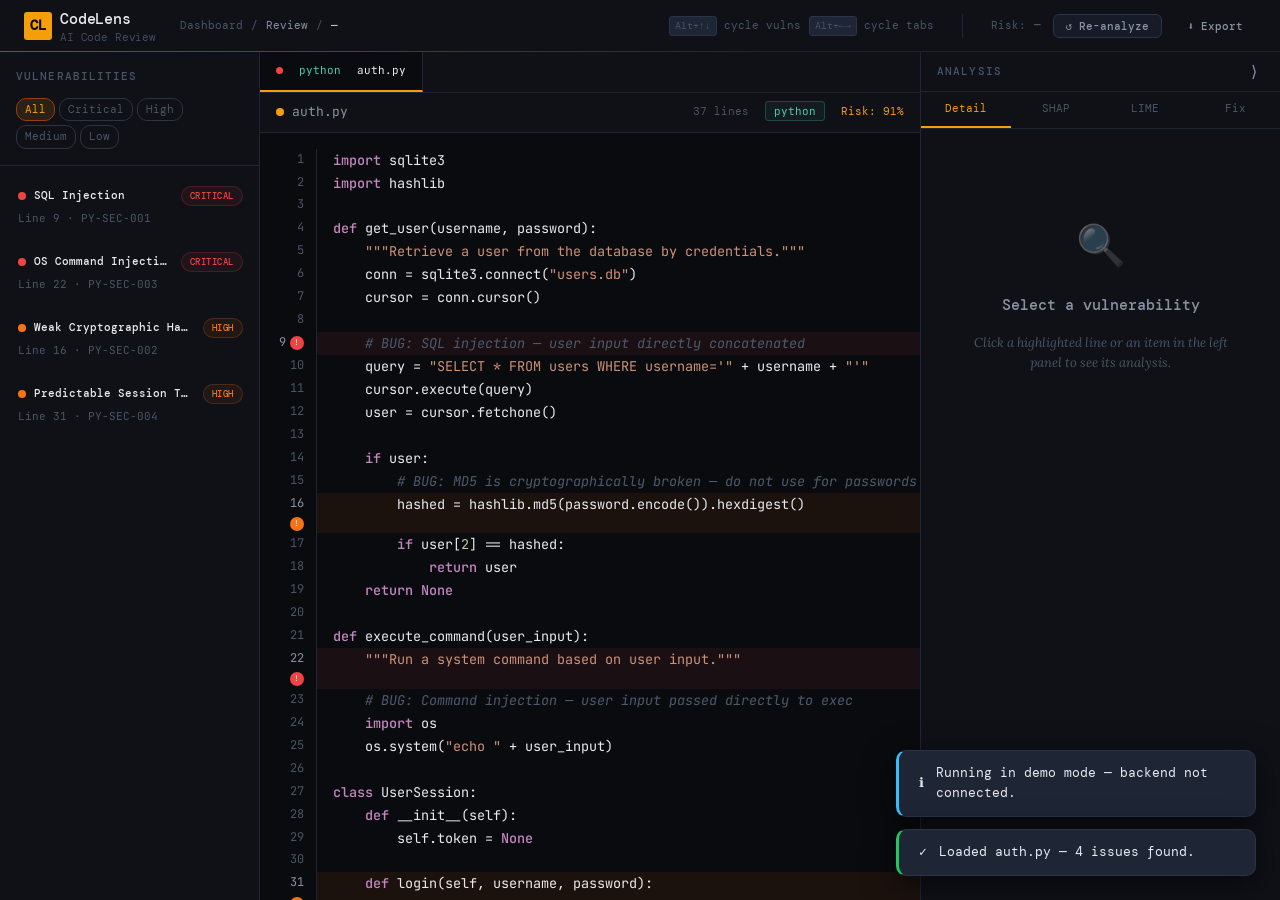
==== commit 4e39115c: "Add full project: Django backend, ML analyzer, Java/C# services, Docker setup, tests, and docs" ====
--- a/frontend/review.html
+++ b/frontend/review.html
@@ -15,7 +15,7 @@
   <meta charset="UTF-8" />
   <meta name="viewport" content="width=device-width, initial-scale=1.0" />
   <meta name="description" content="Interactive code review with AI-powered vulnerability detection and explainable analysis." />
-  <title>Smart Review — Code Review</title>
+  <title>CodeLens — Code Review</title>
 
   <!-- All three stylesheets -->
   <link rel="stylesheet" href="css/main.css" />
@@ -58,10 +58,10 @@
     <!-- Logo + Back -->
     <div class="topbar__logo">
       <a href="/" style="display:flex; align-items:center; gap:var(--space-2); text-decoration:none; color:inherit;">
-        <div class="logo-icon" aria-hidden="true">SR</div>
+        <div class="logo-icon" aria-hidden="true">CL</div>
         <div>
-          <span>Smart Review</span>
-          <span class="logo-sub">Automated Code Analysis Platform</span>
+          <span>CodeLens</span>
+          <span class="logo-sub">AI Code Review</span>
         </div>
       </a>
     </div>
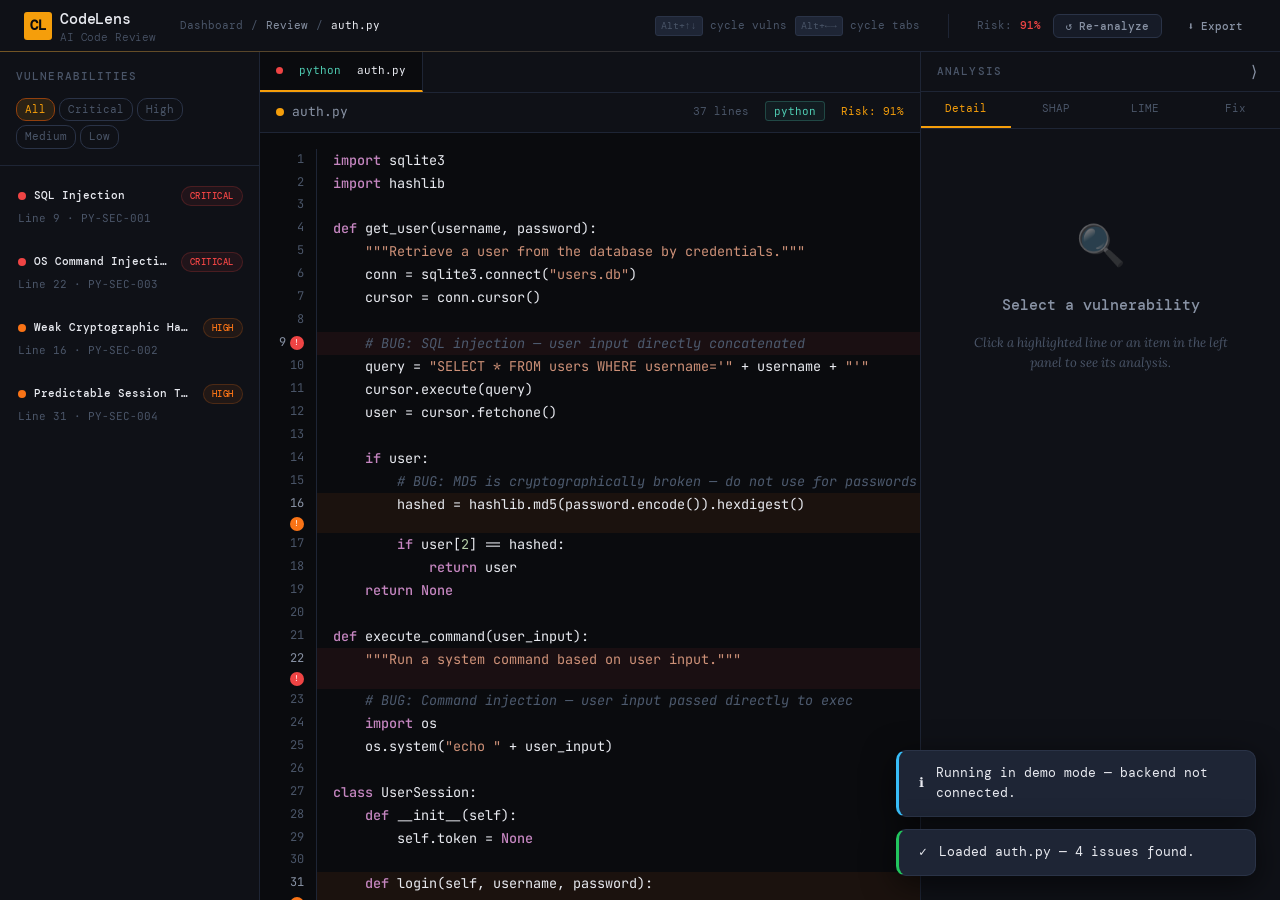
==== commit 5aaa6755: "Update review page title to Smart Review" ====
--- a/frontend/review.html
+++ b/frontend/review.html
@@ -15,7 +15,7 @@
   <meta charset="UTF-8" />
   <meta name="viewport" content="width=device-width, initial-scale=1.0" />
   <meta name="description" content="Interactive code review with AI-powered vulnerability detection and explainable analysis." />
-  <title>CodeLens — Code Review</title>
+  <title>Smart Review — AI Powered Code Review Assistant</title>
 
   <!-- All three stylesheets -->
   <link rel="stylesheet" href="css/main.css" />
@@ -43,6 +43,57 @@
       font-family: var(--font-mono);
       color: var(--text-muted);
     }
+
+    /* ── Print / PDF export ─────────────────────────────────────────────
+       #print-report is injected by review.js exportReport(). While
+       body.printing, only the report is visible in print output; the app
+       shell and toasts are hidden. On screen the report never shows. */
+    #print-report { display: none; }
+
+    @media print {
+      body { overflow: visible !important; opacity: 1 !important; }
+
+      body.printing .app-shell,
+      body.printing .toast-container,
+      body.printing nav,
+      body.printing .vuln-sidebar,
+      body.printing .editor-pane,
+      body.printing .analysis-panel { display: none !important; }
+
+      body.printing #print-report { display: block !important; }
+
+      /* Safety: if printing without the report (Ctrl+P), keep layout sane */
+      body:not(.printing) .app-shell { overflow: visible !important; }
+    }
+
+    /* Report-only styles inside #print-report */
+    #print-report .r-item {
+      border: 1px solid #ddd;
+      border-radius: 4px;
+      padding: 8px 10px;
+      margin-bottom: 8px;
+      page-break-inside: avoid;
+    }
+    #print-report .r-item__head {
+      display: flex;
+      align-items: center;
+      gap: 8px;
+      flex-wrap: wrap;
+      font-size: 13px;
+    }
+    #print-report .r-sev {
+      display: inline-block;
+      color: #fff;
+      font-size: 10px;
+      font-weight: 700;
+      letter-spacing: 0.5px;
+      padding: 2px 7px;
+      border-radius: 999px;
+      font-family: inherit;
+    }
+    #print-report .r-meta { color: #666; font-size: 11px; }
+    #print-report .r-desc { font-size: 12px; color: #333; margin: 6px 0 0; }
+    #print-report .r-rec  { font-size: 12px; color: #333; margin: 4px 0 0; }
   </style>
 </head>
 <body>
@@ -97,8 +148,8 @@
         ↺ Re-analyze
       </button>
 
-      <!-- Export button (Phase 4) -->
-      <button class="btn btn-ghost btn-sm" id="export-btn" title="Export analysis report (PDF) — Phase 4">
+      <!-- Export button — opens the print dialog (Save as PDF) -->
+      <button class="btn btn-ghost btn-sm" id="export-btn" title="Export analysis report (opens print dialog — choose Save as PDF)">
         ⬇ Export
       </button>
     </div>
@@ -139,7 +190,7 @@
  * 1. Marks body as ready (fades in).
  * 2. Rewires <main> so review.js can inject its layout into it.
  * 3. Imports and initialises the ReviewPage controller.
- * 4. Wires up the topbar controls (re-analyze, export, breadcrumb).
+ * 4. Wires up the topbar controls (re-analyze, export/print-to-PDF, breadcrumb).
  *
  * The ReviewPage class (in review.js) does all the heavy lifting:
  * fetching file data, rendering the editor, building the panels, etc.
@@ -271,10 +322,16 @@
   }
 });
 
-// ── Topbar: Export button (Phase 4 stub) ─────────────────────────────────────
+// ── Topbar: Export button (print-to-PDF) ───────────────────────────────────
+// review.js exposes window.reviewPage; exportReport() builds a print-only
+// report node and calls window.print() — the user picks "Save as PDF".
 
 document.getElementById("export-btn")?.addEventListener("click", () => {
-  Toast.info("PDF export will be available in Phase 4.");
+  if (window.reviewPage?.exportReport) {
+    window.reviewPage.exportReport();
+  } else {
+    Toast.warning("Review page is still loading — try again in a moment.");
+  }
 });
 
 // ── Init ─────────────────────────────────────────────────────────────────────
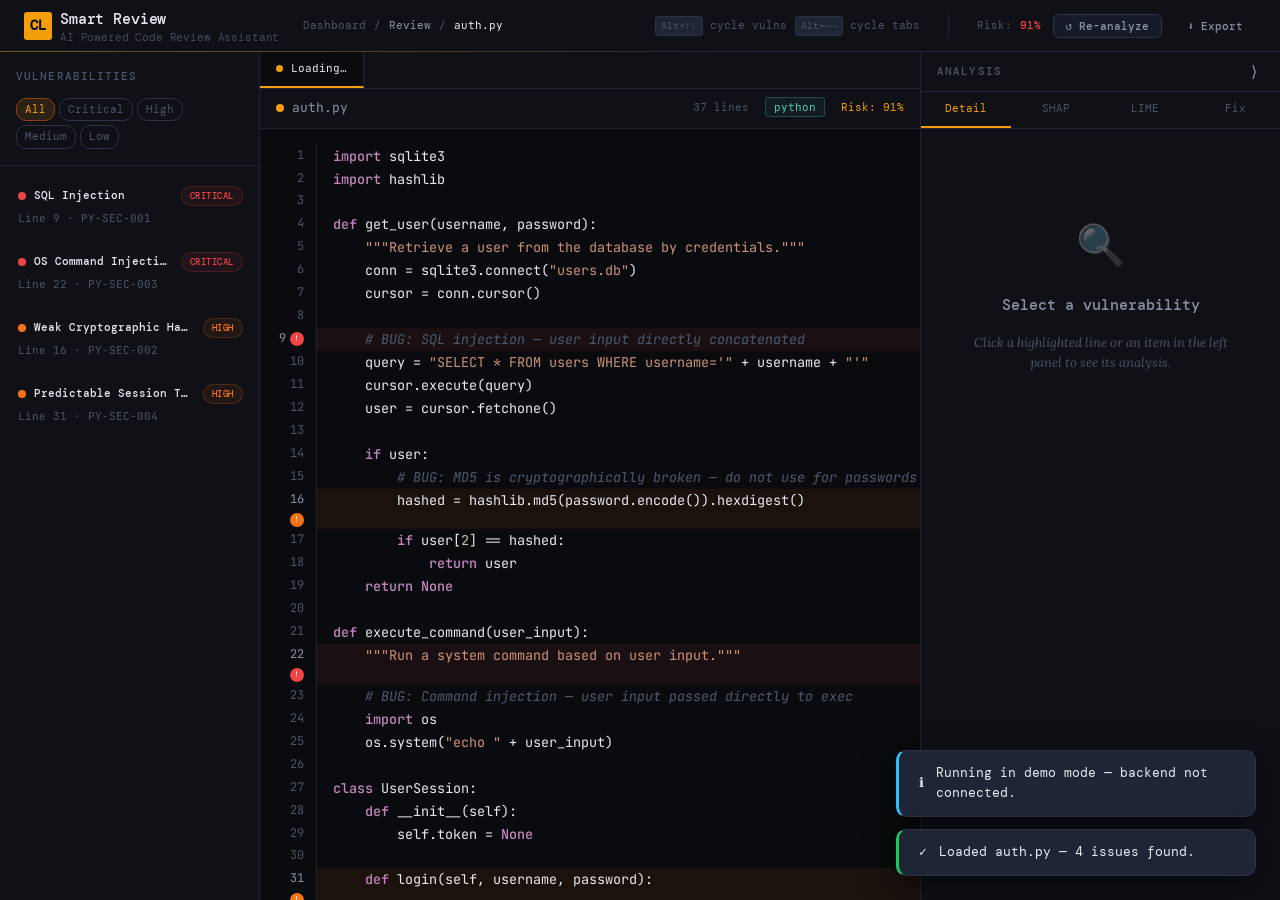
==== commit d95c1853: "Update Smart Review branding" ====
--- a/frontend/review.html
+++ b/frontend/review.html
@@ -111,8 +111,8 @@
       <a href="/" style="display:flex; align-items:center; gap:var(--space-2); text-decoration:none; color:inherit;">
         <div class="logo-icon" aria-hidden="true">CL</div>
         <div>
-          <span>CodeLens</span>
-          <span class="logo-sub">AI Code Review</span>
+          <span>Smart Review</span>
+          <span class="logo-sub">AI Powered Code Review Assistant</span>
         </div>
       </a>
     </div>
@@ -292,7 +292,7 @@
         riskEl.textContent = `${pct}%`;
       }
       // Update page title
-      document.title = `${file.filename} — CodeLens`;
+      document.title = `${file.filename} — Smart Review`;
     } catch { /* non-fatal */ }
   }
 }
